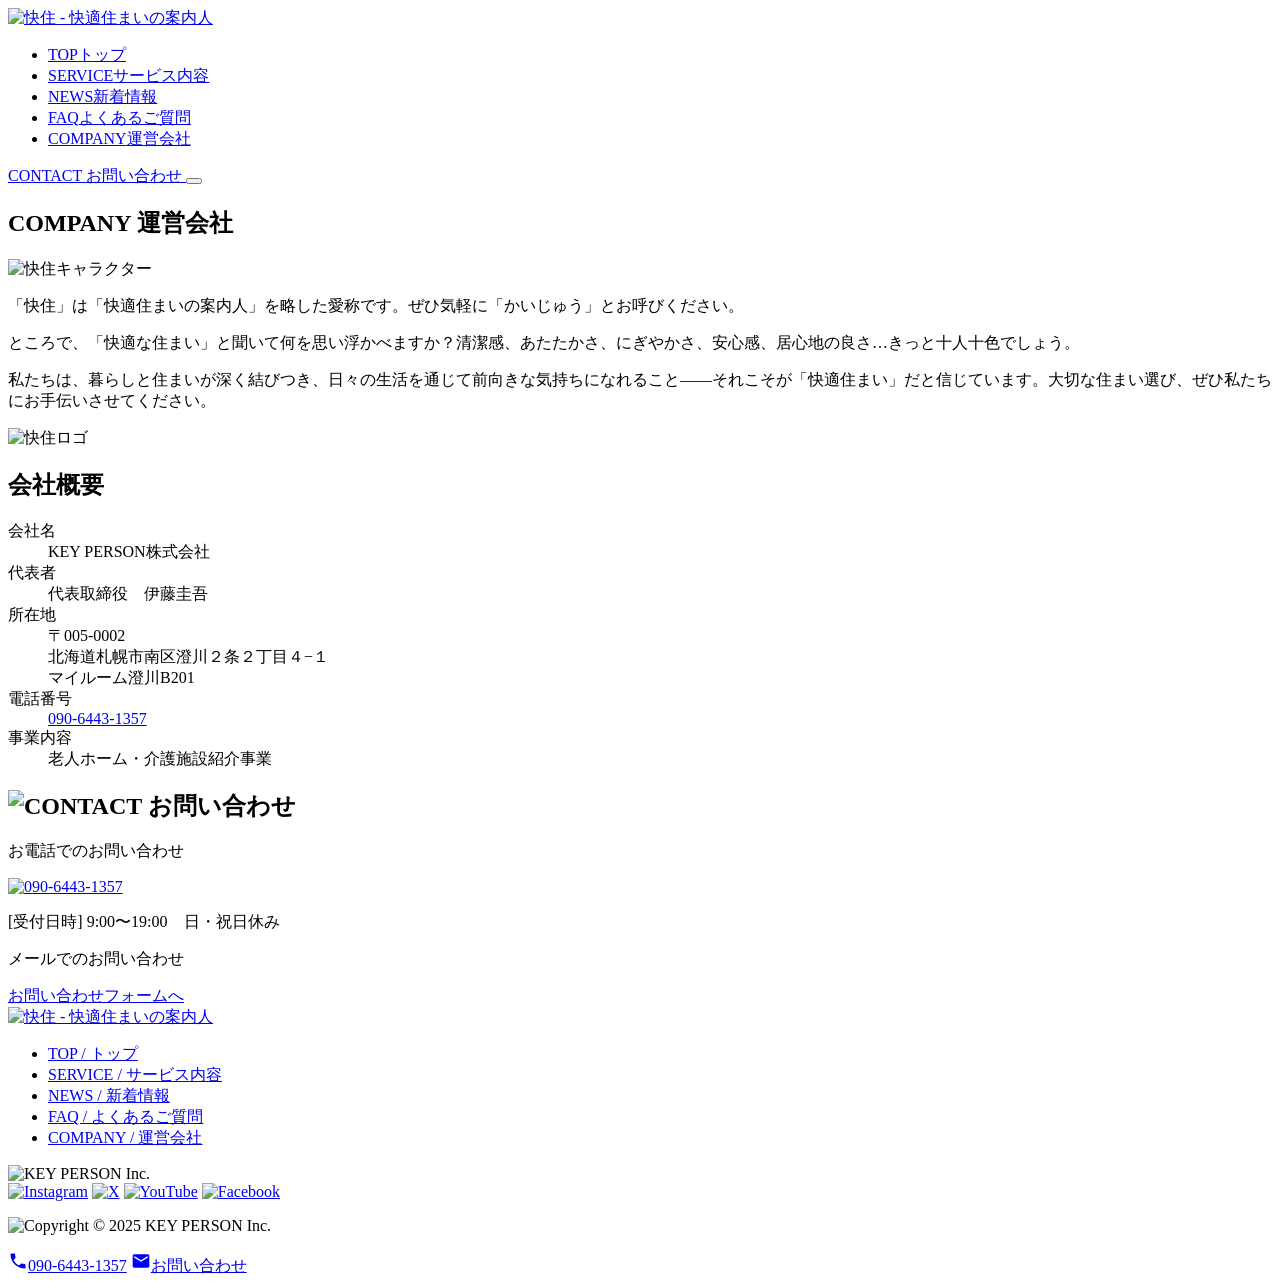
==== company.html @ cbb265f6 "Add company.html with company overview and contact info" ====
<!DOCTYPE html>
<html lang="ja">
<head>
  <meta charset="UTF-8">
  <meta name="viewport" content="width=device-width, initial-scale=1.0">
  <title>運営会社 | 快適住まいの案内人（快住）</title>
  <meta name="description" content="KEY PERSON株式会社の会社概要。快適住まいの案内人「快住（かいじゅう）」を運営。札幌を拠点に老人ホーム・介護施設の無料紹介を行っています。">
  <link rel="stylesheet" href="style.css">
  <link rel="preconnect" href="https://fonts.googleapis.com">
  <link href="https://fonts.googleapis.com/css2?family=Noto+Sans+JP:wght@400;500;700;900&family=Poppins:wght@400;600;700&display=swap" rel="stylesheet">
</head>
<body>
  <header class="site-header" id="top">
    <div class="header-inner">
      <a href="index.html" class="logo">
        <img src="https://kaitekisumai.com/wp-content/themes/kaiju-main/dist/assets/images/common/icon-logo-header.webp" alt="快住 - 快適住まいの案内人" class="logo-img">
      </a>
      <nav class="global-nav" id="globalNav">
        <ul class="nav-list">
          <li><a href="index.html"><span class="nav-en">TOP</span><span class="nav-jp">トップ</span></a></li>
          <li><a href="index.html#service"><span class="nav-en">SERVICE</span><span class="nav-jp">サービス内容</span></a></li>
          <li><a href="index.html#news"><span class="nav-en">NEWS</span><span class="nav-jp">新着情報</span></a></li>
          <li><a href="#"><span class="nav-en">FAQ</span><span class="nav-jp">よくあるご質問</span></a></li>
          <li><a href="company.html" class="is-current"><span class="nav-en">COMPANY</span><span class="nav-jp">運営会社</span></a></li>
        </ul>
      </nav>
      <a href="index.html#contact" class="header-contact-btn">
        <span class="btn-en">CONTACT</span>
        <span class="btn-jp">お問い合わせ</span>
      </a>
      <button class="hamburger" id="hamburger" aria-label="メニューを開く">
        <span></span><span></span><span></span>
      </button>
    </div>
  </header>
  <section class="page-hero">
    <div class="page-hero-inner">
      <h1 class="page-hero-title">
        <span class="page-hero-en">COMPANY</span>
        <span class="page-hero-jp">運営会社</span>
      </h1>
    </div>
  </section>
  <main>
    <section class="company-message">
      <div class="container">
        <div class="company-message-content">
          <div class="company-message-img">
            <img src="https://kaitekisumai.com/wp-content/themes/kaiju-main/dist/assets/images/media/message-main.webp" alt="快住キャラクター">
          </div>
          <div class="company-message-text">
            <p>「快住」は「快適住まいの案内人」を略した愛称です。ぜひ気軽に「かいじゅう」とお呼びください。</p>
            <p>ところで、「快適な住まい」と聞いて何を思い浮かべますか？清潔感、あたたかさ、にぎやかさ、安心感、居心地の良さ…きっと十人十色でしょう。</p>
            <p>私たちは、暮らしと住まいが深く結びつき、日々の生活を通じて前向きな気持ちになれること――それこそが「快適住まい」だと信じています。大切な住まい選び、ぜひ私たちにお手伝いさせてください。</p>
          </div>
        </div>
        <img src="https://kaitekisumai.com/wp-content/themes/kaiju-main/dist/assets/images/media/message-logo.webp" alt="快住ロゴ" class="company-logo-deco">
      </div>
    </section>
    <section class="company-info">
      <div class="container">
        <h2 class="company-info-title">会社概要</h2>
        <dl class="company-table">
          <div class="company-row"><dt>会社名</dt><dd>KEY PERSON株式会社</dd></div>
          <div class="company-row"><dt>代表者</dt><dd>代表取締役　伊藤圭吾</dd></div>
          <div class="company-row"><dt>所在地</dt><dd>〒005-0002<br>北海道札幌市南区澄川２条２丁目４−１<br>マイルーム澄川B201</dd></div>
          <div class="company-row"><dt>電話番号</dt><dd><a href="tel:090-6443-1357">090-6443-1357</a></dd></div>
          <div class="company-row"><dt>事業内容</dt><dd>老人ホーム・介護施設紹介事業</dd></div>
        </dl>
      </div>
    </section>
    <section class="contact" id="contact">
      <div class="container">
        <h2 class="section-title"><img src="https://kaitekisumai.com/wp-content/themes/kaiju-main/dist/assets/images/media/title-contact.webp" alt="CONTACT お問い合わせ" class="section-title-img"></h2>
        <div class="contact-boxes">
          <div class="contact-box contact-box--phone">
            <p class="contact-label">お電話でのお問い合わせ</p>
            <a href="tel:090-6443-1357" class="contact-phone-number"><img src="https://kaitekisumai.com/wp-content/themes/kaiju-main/dist/assets/images/media/contact-phone.webp" alt="090-6443-1357" class="contact-phone-img"></a>
            <p class="contact-hours">[受付日時] 9:00〜19:00　日・祝日休み</p>
          </div>
          <div class="contact-box contact-box--mail">
            <p class="contact-label">メールでのお問い合わせ</p>
            <a href="#" class="btn-contact">お問い合わせフォームへ</a>
          </div>
        </div>
      </div>
    </section>
  </main>
  <footer class="site-footer">
    <div class="footer-inner">
      <a href="index.html" class="footer-logo"><img src="https://kaitekisumai.com/wp-content/themes/kaiju-main/dist/assets/images/common/icon-logo-footer.webp" alt="快住 - 快適住まいの案内人" class="footer-logo-img"></a>
      <nav class="footer-nav"><ul><li><a href="index.html">TOP / トップ</a></li><li><a href="index.html#service">SERVICE / サービス内容</a></li><li><a href="index.html#news">NEWS / 新着情報</a></li><li><a href="#">FAQ / よくあるご質問</a></li><li><a href="company.html">COMPANY / 運営会社</a></li></ul></nav>
      <div class="footer-company"><img src="https://kaitekisumai.com/wp-content/themes/kaiju-main/dist/assets/images/common/icon-inc.webp" alt="KEY PERSON Inc." class="footer-company-img"></div>
      <div class="footer-social">
        <a href="https://www.instagram.com/kaiju_k.itou" target="_blank" rel="noopener"><img src="https://kaitekisumai.com/wp-content/themes/kaiju-main/dist/assets/images/common/icon-insta.webp" alt="Instagram"></a>
        <a href="https://x.com/kaiju_kaisuma" target="_blank" rel="noopener"><img src="https://kaitekisumai.com/wp-content/themes/kaiju-main/dist/assets/images/common/icon-x.webp" alt="X"></a>
        <a href="https://www.youtube.com/@%E5%BF%AB%E9%81%A9%E4%BD%8F%E3%81%BE%E3%81%84%E3%81%AE%E6%A1%88%E5%86%85%E4%BA%BA" target="_blank" rel="noopener"><img src="https://kaitekisumai.com/wp-content/themes/kaiju-main/dist/assets/images/common/icon-youtube.webp" alt="YouTube"></a>
        <a href="https://www.facebook.com/keigo.itoh.58" target="_blank" rel="noopener"><img src="https://kaitekisumai.com/wp-content/themes/kaiju-main/dist/assets/images/common/icon-facebook.webp" alt="Facebook"></a>
      </div>
      <p class="footer-copy"><img src="https://kaitekisumai.com/wp-content/themes/kaiju-main/dist/assets/images/common/icon-copy.webp" alt="Copyright © 2025 KEY PERSON Inc."></p>
    </div>
  </footer>
  <div class="fixed-bottom-bar">
    <a href="tel:090-6443-1357" class="fixed-btn fixed-btn--phone"><svg width="20" height="20" viewBox="0 0 24 24" fill="currentColor"><path d="M6.62 10.79c1.44 2.83 3.76 5.15 6.59 6.59l2.2-2.2c.27-.27.67-.36 1.02-.24 1.12.37 2.33.57 3.57.57.55 0 1 .45 1 1V20c0 .55-.45 1-1 1-9.39 0-17-7.61-17-17 0-.55.45-1 1-1h3.5c.55 0 1 .45 1 1 0 1.25.2 2.45.57 3.57.11.35.03.74-.25 1.02l-2.2 2.2z"/></svg><span>090-6443-1357</span></a>
    <a href="index.html#contact" class="fixed-btn fixed-btn--contact"><svg width="20" height="20" viewBox="0 0 24 24" fill="currentColor"><path d="M20 4H4c-1.1 0-1.99.9-1.99 2L2 18c0 1.1.9 2 2 2h16c1.1 0 2-.9 2-2V6c0-1.1-.9-2-2-2zm0 4l-8 5-8-5V6l8 5 8-5v2z"/></svg><span>お問い合わせ</span></a>
  </div>
  <script src="script.js"></script>
</body>
</html>
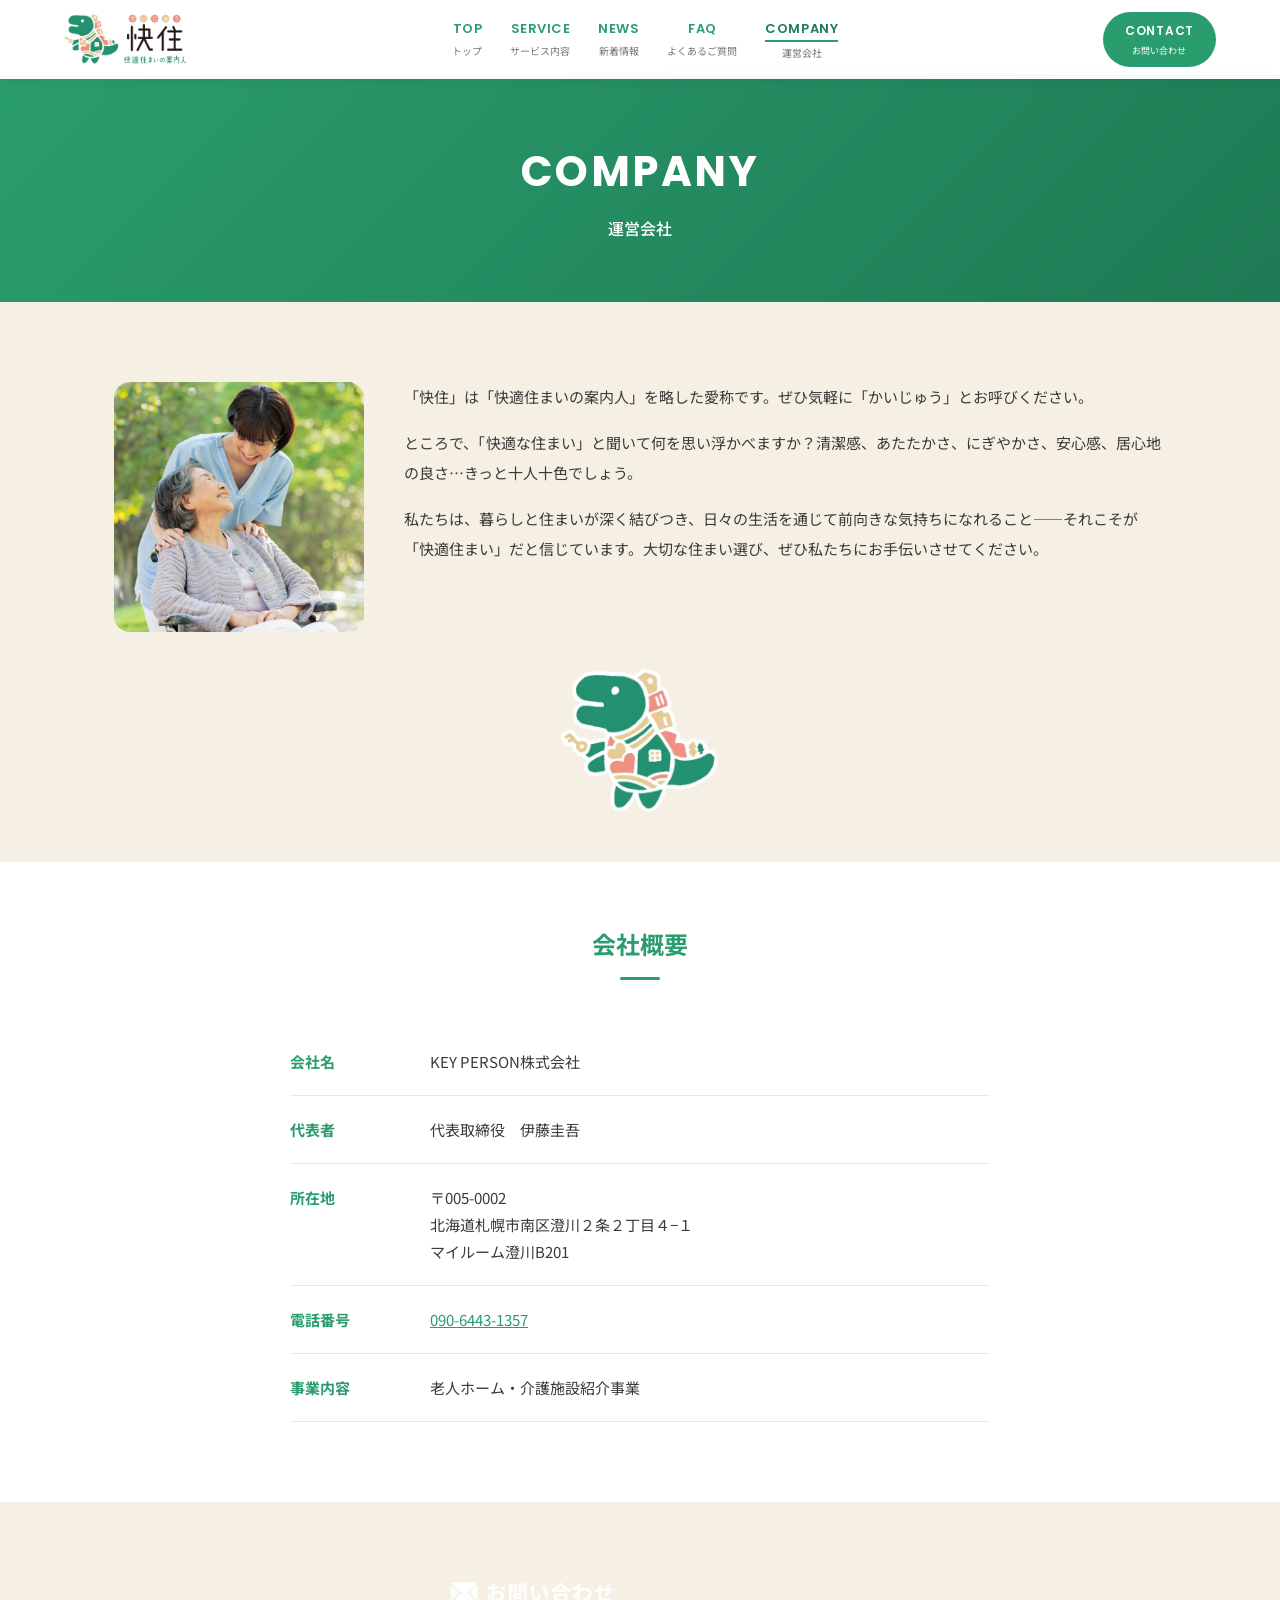
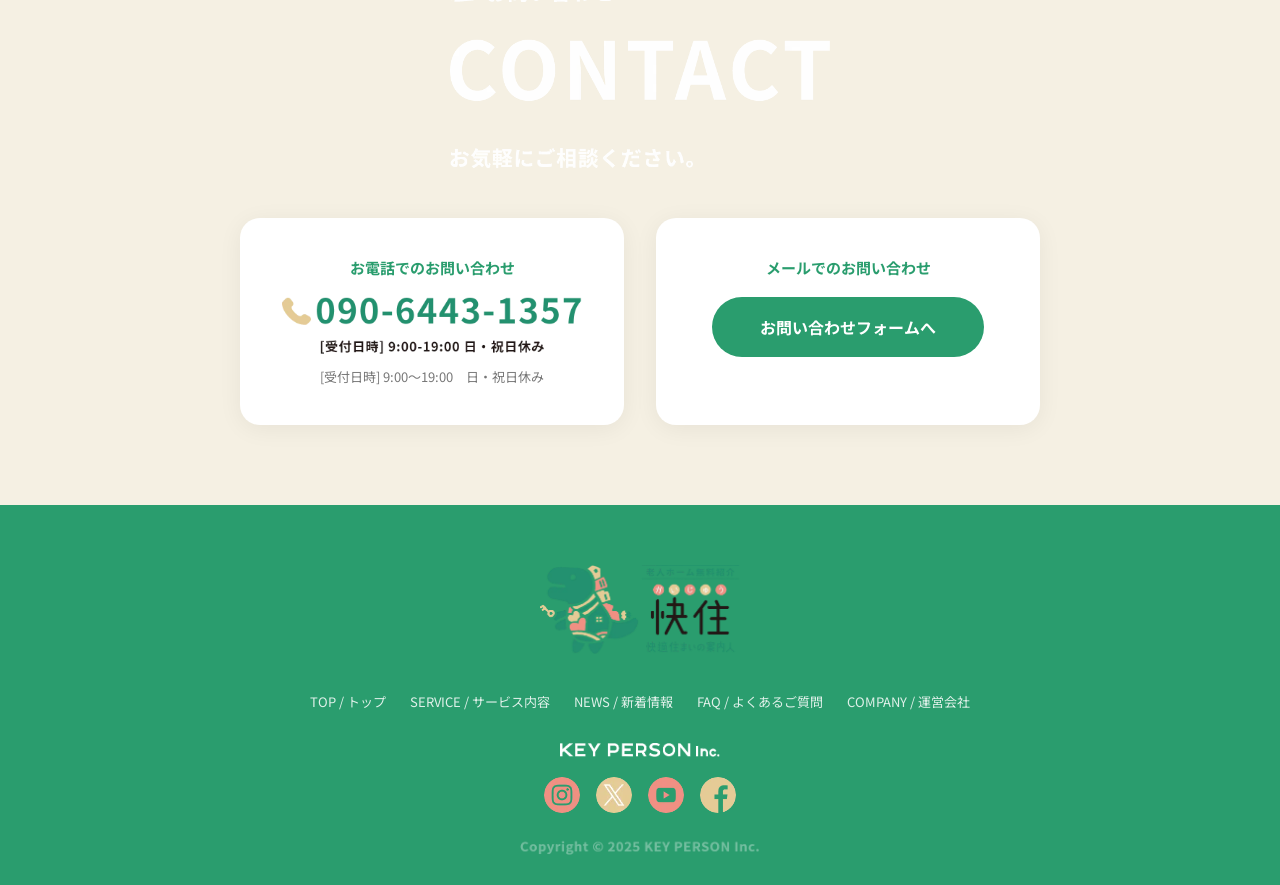
==== commit b5658f4e: "feat: 全セクション完成・画像ローカル化・FAQセクション追加・会社概要テーブル完成" ====
--- a/company.html
+++ b/company.html
@@ -13,14 +13,14 @@
   <header class="site-header" id="top">
     <div class="header-inner">
       <a href="index.html" class="logo">
-        <img src="https://kaitekisumai.com/wp-content/themes/kaiju-main/dist/assets/images/common/icon-logo-header.webp" alt="快住 - 快適住まいの案内人" class="logo-img">
+        <img src="images/common/icon-logo-header.webp" alt="快住 - 快適住まいの案内人" class="logo-img">
       </a>
       <nav class="global-nav" id="globalNav">
         <ul class="nav-list">
           <li><a href="index.html"><span class="nav-en">TOP</span><span class="nav-jp">トップ</span></a></li>
           <li><a href="index.html#service"><span class="nav-en">SERVICE</span><span class="nav-jp">サービス内容</span></a></li>
           <li><a href="index.html#news"><span class="nav-en">NEWS</span><span class="nav-jp">新着情報</span></a></li>
-          <li><a href="#"><span class="nav-en">FAQ</span><span class="nav-jp">よくあるご質問</span></a></li>
+          <li><a href="index.html#faq"><span class="nav-en">FAQ</span><span class="nav-jp">よくあるご質問</span></a></li>
           <li><a href="company.html" class="is-current"><span class="nav-en">COMPANY</span><span class="nav-jp">運営会社</span></a></li>
         </ul>
       </nav>
@@ -46,7 +46,7 @@
       <div class="container">
         <div class="company-message-content">
           <div class="company-message-img">
-            <img src="https://kaitekisumai.com/wp-content/themes/kaiju-main/dist/assets/images/media/message-main.webp" alt="快住キャラクター">
+            <img src="images/media/message-main.webp" alt="快住キャラクター">
           </div>
           <div class="company-message-text">
             <p>「快住」は「快適住まいの案内人」を略した愛称です。ぜひ気軽に「かいじゅう」とお呼びください。</p>
@@ -54,7 +54,7 @@
             <p>私たちは、暮らしと住まいが深く結びつき、日々の生活を通じて前向きな気持ちになれること――それこそが「快適住まい」だと信じています。大切な住まい選び、ぜひ私たちにお手伝いさせてください。</p>
           </div>
         </div>
-        <img src="https://kaitekisumai.com/wp-content/themes/kaiju-main/dist/assets/images/media/message-logo.webp" alt="快住ロゴ" class="company-logo-deco">
+        <img src="images/media/message-logo.webp" alt="快住ロゴ" class="company-logo-deco">
       </div>
     </section>
     <section class="company-info">
@@ -71,11 +71,11 @@
     </section>
     <section class="contact" id="contact">
       <div class="container">
-        <h2 class="section-title"><img src="https://kaitekisumai.com/wp-content/themes/kaiju-main/dist/assets/images/media/title-contact.webp" alt="CONTACT お問い合わせ" class="section-title-img"></h2>
+        <h2 class="section-title"><img src="images/media/title-contact.webp" alt="CONTACT お問い合わせ" class="section-title-img"></h2>
         <div class="contact-boxes">
           <div class="contact-box contact-box--phone">
             <p class="contact-label">お電話でのお問い合わせ</p>
-            <a href="tel:090-6443-1357" class="contact-phone-number"><img src="https://kaitekisumai.com/wp-content/themes/kaiju-main/dist/assets/images/media/contact-phone.webp" alt="090-6443-1357" class="contact-phone-img"></a>
+            <a href="tel:090-6443-1357" class="contact-phone-number"><img src="images/media/contact-phone.webp" alt="090-6443-1357" class="contact-phone-img"></a>
             <p class="contact-hours">[受付日時] 9:00〜19:00　日・祝日休み</p>
           </div>
           <div class="contact-box contact-box--mail">
@@ -88,16 +88,16 @@
   </main>
   <footer class="site-footer">
     <div class="footer-inner">
-      <a href="index.html" class="footer-logo"><img src="https://kaitekisumai.com/wp-content/themes/kaiju-main/dist/assets/images/common/icon-logo-footer.webp" alt="快住 - 快適住まいの案内人" class="footer-logo-img"></a>
-      <nav class="footer-nav"><ul><li><a href="index.html">TOP / トップ</a></li><li><a href="index.html#service">SERVICE / サービス内容</a></li><li><a href="index.html#news">NEWS / 新着情報</a></li><li><a href="#">FAQ / よくあるご質問</a></li><li><a href="company.html">COMPANY / 運営会社</a></li></ul></nav>
-      <div class="footer-company"><img src="https://kaitekisumai.com/wp-content/themes/kaiju-main/dist/assets/images/common/icon-inc.webp" alt="KEY PERSON Inc." class="footer-company-img"></div>
+      <a href="index.html" class="footer-logo"><img src="images/common/icon-logo-footer.webp" alt="快住 - 快適住まいの案内人" class="footer-logo-img"></a>
+      <nav class="footer-nav"><ul><li><a href="index.html">TOP / トップ</a></li><li><a href="index.html#service">SERVICE / サービス内容</a></li><li><a href="index.html#news">NEWS / 新着情報</a></li><li><a href="index.html#faq">FAQ / よくあるご質問</a></li><li><a href="company.html">COMPANY / 運営会社</a></li></ul></nav>
+      <div class="footer-company"><img src="images/common/icon-inc.webp" alt="KEY PERSON Inc." class="footer-company-img"></div>
       <div class="footer-social">
-        <a href="https://www.instagram.com/kaiju_k.itou" target="_blank" rel="noopener"><img src="https://kaitekisumai.com/wp-content/themes/kaiju-main/dist/assets/images/common/icon-insta.webp" alt="Instagram"></a>
-        <a href="https://x.com/kaiju_kaisuma" target="_blank" rel="noopener"><img src="https://kaitekisumai.com/wp-content/themes/kaiju-main/dist/assets/images/common/icon-x.webp" alt="X"></a>
-        <a href="https://www.youtube.com/@%E5%BF%AB%E9%81%A9%E4%BD%8F%E3%81%BE%E3%81%84%E3%81%AE%E6%A1%88%E5%86%85%E4%BA%BA" target="_blank" rel="noopener"><img src="https://kaitekisumai.com/wp-content/themes/kaiju-main/dist/assets/images/common/icon-youtube.webp" alt="YouTube"></a>
-        <a href="https://www.facebook.com/keigo.itoh.58" target="_blank" rel="noopener"><img src="https://kaitekisumai.com/wp-content/themes/kaiju-main/dist/assets/images/common/icon-facebook.webp" alt="Facebook"></a>
+        <a href="https://www.instagram.com/kaiju_k.itou" target="_blank" rel="noopener"><img src="images/common/icon-insta.webp" alt="Instagram"></a>
+        <a href="https://x.com/kaiju_kaisuma" target="_blank" rel="noopener"><img src="images/common/icon-x.webp" alt="X"></a>
+        <a href="https://www.youtube.com/@%E5%BF%AB%E9%81%A9%E4%BD%8F%E3%81%BE%E3%81%84%E3%81%AE%E6%A1%88%E5%86%85%E4%BA%BA" target="_blank" rel="noopener"><img src="images/common/icon-youtube.webp" alt="YouTube"></a>
+        <a href="https://www.facebook.com/keigo.itoh.58" target="_blank" rel="noopener"><img src="images/common/icon-facebook.webp" alt="Facebook"></a>
       </div>
-      <p class="footer-copy"><img src="https://kaitekisumai.com/wp-content/themes/kaiju-main/dist/assets/images/common/icon-copy.webp" alt="Copyright © 2025 KEY PERSON Inc."></p>
+      <p class="footer-copy"><img src="images/common/icon-copy.webp" alt="Copyright © 2025 KEY PERSON Inc."></p>
     </div>
   </footer>
   <div class="fixed-bottom-bar">
--- a/style.css
+++ b/style.css
@@ -0,0 +1,550 @@
+/* ===================================================
+   快住（かいじゅう）- 快適住まいの案内人
+   Original CSS by KEY PERSON Inc.
+   =================================================== */
+
+/* --- Reset & Base --- */
+*, *::before, *::after { margin: 0; padding: 0; box-sizing: border-box; }
+html { scroll-behavior: smooth; scroll-padding-top: 80px; }
+body {
+  font-family: 'Noto Sans JP', 'Hiragino Kaku Gothic ProN', 'Yu Gothic', sans-serif;
+  color: #3a3a3a;
+  line-height: 1.8;
+  background: #fff;
+  overflow-x: hidden;
+}
+img { max-width: 100%; height: auto; display: block; }
+a { text-decoration: none; color: inherit; transition: opacity .25s; }
+a:hover { opacity: .75; }
+ul, ol { list-style: none; }
+
+.container { max-width: 1100px; margin: 0 auto; padding: 0 24px; }
+
+/* --- Colors --- */
+:root {
+  --green: #2a9d6e;
+  --green-dark: #1e7a54;
+  --green-light: #e8f5ee;
+  --beige: #d9c9a0;
+  --beige-light: #f5f0e3;
+  --pink: #e8a0a0;
+  --pink-light: #fdf0ef;
+  --text: #3a3a3a;
+  --text-light: #777;
+  --white: #fff;
+  --shadow: 0 4px 24px rgba(0,0,0,.06);
+}
+
+/* =========================
+   HEADER
+   ========================= */
+.site-header {
+  position: fixed; top: 0; left: 0; right: 0; z-index: 1000;
+  background: rgba(255,255,255,.96);
+  backdrop-filter: blur(8px);
+  box-shadow: 0 2px 12px rgba(0,0,0,.06);
+}
+.header-inner {
+  max-width: 1200px; margin: 0 auto;
+  display: flex; align-items: center; justify-content: space-between;
+  padding: 12px 24px; gap: 16px;
+}
+.logo-img { height: 50px; width: auto; }
+.nav-list { display: flex; gap: 28px; }
+.nav-list a {
+  display: flex; flex-direction: column; align-items: center;
+  font-size: 11px; gap: 2px;
+}
+.nav-en { font-family: 'Poppins', sans-serif; font-weight: 600; color: var(--green); font-size: 13px; letter-spacing: .04em; }
+.nav-jp { color: var(--text-light); font-size: 10px; }
+.nav-list a.is-current .nav-en { color: var(--green-dark); border-bottom: 2px solid var(--green); }
+
+.header-contact-btn {
+  display: flex; flex-direction: column; align-items: center;
+  background: var(--green); color: #fff; border-radius: 30px;
+  padding: 8px 22px; font-size: 10px; gap: 1px;
+  transition: background .25s;
+}
+.header-contact-btn:hover { background: var(--green-dark); opacity: 1; }
+.btn-en { font-family: 'Poppins', sans-serif; font-weight: 600; font-size: 12px; letter-spacing: .06em; }
+.btn-jp { font-size: 9px; }
+
+.hamburger {
+  display: none; background: none; border: none; cursor: pointer;
+  width: 32px; height: 24px; position: relative; flex-shrink: 0;
+}
+.hamburger span {
+  display: block; width: 100%; height: 2px; background: var(--green);
+  position: absolute; left: 0; transition: .3s;
+}
+.hamburger span:nth-child(1) { top: 0; }
+.hamburger span:nth-child(2) { top: 50%; transform: translateY(-50%); }
+.hamburger span:nth-child(3) { bottom: 0; }
+.hamburger.is-open span:nth-child(1) { top: 50%; transform: translateY(-50%) rotate(45deg); }
+.hamburger.is-open span:nth-child(2) { opacity: 0; }
+.hamburger.is-open span:nth-child(3) { bottom: auto; top: 50%; transform: translateY(-50%) rotate(-45deg); }
+
+/* =========================
+   HERO
+   ========================= */
+.hero {
+  margin-top: 74px;
+  overflow: hidden;
+}
+.hero-visual {
+  position: relative;
+  max-width: 1400px; margin: 0 auto;
+}
+.hero-main-img {
+  width: 100%; display: block;
+}
+.hero-deco {
+  position: absolute; left: 0; width: 100%; pointer-events: none;
+}
+.hero-deco-top { top: 0; }
+.hero-deco-bottom { bottom: -1px; }
+
+/* =========================
+   MESSAGE
+   ========================= */
+.message {
+  padding: 80px 0 60px;
+  background: var(--beige-light);
+  position: relative;
+  overflow: hidden;
+}
+.message-content {
+  display: flex; align-items: flex-start; gap: 48px;
+}
+.message-image-area { flex: 0 0 300px; }
+.message-chara { width: 100%; border-radius: 16px; }
+.message-text-area { flex: 1; }
+.message-title-img { max-width: 400px; margin-bottom: 28px; }
+.message-body {
+  margin-bottom: 18px; font-size: 15px; line-height: 2;
+  color: var(--text);
+}
+.message-logo { max-width: 180px; margin-top: 16px; }
+.message-dot-deco {
+  position: absolute; bottom: 20px; right: 40px; width: 60px; opacity: .4;
+}
+
+/* =========================
+   SECTION TITLE (shared)
+   ========================= */
+.section-title {
+  text-align: center; margin-bottom: 48px;
+}
+.section-title-img {
+  max-width: 380px; margin: 0 auto;
+}
+
+/* =========================
+   SERVICE
+   ========================= */
+.service {
+  padding: 80px 0;
+  background: #fff;
+}
+.service-cards {
+  display: grid; grid-template-columns: repeat(2, 1fr);
+  gap: 36px; margin-bottom: 40px;
+}
+.service-card {
+  background: #fff; border-radius: 20px;
+  box-shadow: var(--shadow); overflow: hidden;
+  position: relative; transition: transform .3s;
+}
+.service-card:hover { transform: translateY(-4px); }
+.service-card-number {
+  position: absolute; top: 16px; left: 16px;
+  font-family: 'Poppins', sans-serif; font-weight: 700; font-size: 42px;
+  color: var(--green); opacity: .18; line-height: 1;
+}
+.service-card-img-wrap { overflow: hidden; border-radius: 20px 20px 0 0; }
+.service-card-img {
+  width: 100%; aspect-ratio: 16/10; object-fit: cover;
+  transition: transform .4s;
+}
+.service-card:hover .service-card-img { transform: scale(1.04); }
+.service-card-body { padding: 28px 24px; text-align: center; }
+.service-card-icon { margin-bottom: 12px; }
+.service-card-icon img { height: 36px; margin: 0 auto; }
+.service-card-title {
+  font-size: 20px; font-weight: 700; color: var(--green);
+  margin-bottom: 10px;
+}
+.service-card-desc { font-size: 14px; color: var(--text-light); line-height: 1.8; }
+
+/* =========================
+   POINT
+   ========================= */
+.point {
+  padding: 80px 0;
+  background: var(--green-light);
+}
+.point-item {
+  display: flex; align-items: center; gap: 48px;
+  margin-bottom: 56px;
+  background: #fff; border-radius: 24px; padding: 40px;
+  box-shadow: var(--shadow);
+}
+.point-item--reverse { flex-direction: row-reverse; }
+.point-item-text { flex: 1; }
+.point-number-img { max-width: 80px; margin-bottom: 16px; }
+.point-lead {
+  font-size: 20px; font-weight: 700; line-height: 1.6;
+  margin-bottom: 16px; color: var(--text);
+}
+.point-lead strong { color: var(--green); font-size: 24px; }
+.point-desc { font-size: 14px; line-height: 2; color: var(--text-light); }
+.point-item-img { flex: 0 0 380px; }
+.point-item-img img { width: 100%; border-radius: 16px; }
+
+/* =========================
+   NEWS
+   ========================= */
+.news {
+  padding: 80px 0;
+  background: #fff;
+}
+.news-list { margin-bottom: 40px; }
+.news-item { border-bottom: 1px solid #e8e8e8; }
+.news-item a {
+  display: flex; align-items: center; gap: 20px;
+  padding: 20px 0; transition: background .2s;
+}
+.news-item a:hover { opacity: 1; background: #fafafa; }
+.news-thumb {
+  width: 100px; height: 70px; object-fit: cover;
+  border-radius: 8px; flex-shrink: 0;
+}
+.news-date {
+  font-family: 'Poppins', sans-serif; font-size: 13px;
+  color: var(--green); font-weight: 600; margin-bottom: 4px;
+  display: block;
+}
+.news-title-text { font-size: 15px; line-height: 1.6; }
+
+/* =========================
+   CONTACT
+   ========================= */
+.contact {
+  padding: 80px 0;
+  background: var(--beige-light);
+}
+.contact-boxes {
+  display: grid; grid-template-columns: repeat(2, 1fr);
+  gap: 32px; max-width: 800px; margin: 0 auto;
+}
+.contact-box {
+  background: #fff; border-radius: 20px; padding: 36px 24px;
+  text-align: center; box-shadow: var(--shadow);
+}
+.contact-label {
+  font-size: 15px; font-weight: 700; color: var(--green);
+  margin-bottom: 16px;
+}
+.contact-phone-img { max-width: 300px; margin: 0 auto; }
+.contact-hours { font-size: 13px; color: var(--text-light); margin-top: 10px; }
+.btn-contact {
+  display: inline-block;
+  background: var(--green); color: #fff;
+  padding: 16px 48px; border-radius: 50px;
+  font-weight: 700; font-size: 16px;
+  transition: background .25s;
+}
+.btn-contact:hover { background: var(--green-dark); opacity: 1; }
+
+/* =========================
+   BUTTONS
+   ========================= */
+.section-btn-wrap { text-align: center; }
+.btn-primary {
+  display: inline-block;
+  background: var(--green); color: #fff;
+  padding: 14px 48px; border-radius: 50px;
+  font-weight: 700; font-size: 15px;
+  transition: background .25s, transform .2s;
+  box-shadow: 0 4px 16px rgba(42,157,110,.2);
+}
+.btn-primary:hover { background: var(--green-dark); opacity: 1; transform: translateY(-2px); }
+
+/* =========================
+   FOOTER
+   ========================= */
+.site-footer {
+  background: var(--green); color: #fff;
+  padding: 60px 0 30px;
+}
+.footer-inner {
+  max-width: 1100px; margin: 0 auto; padding: 0 24px;
+  text-align: center;
+}
+.footer-logo-img { max-width: 200px; margin: 0 auto 32px; }
+.footer-nav ul { display: flex; justify-content: center; gap: 24px; flex-wrap: wrap; margin-bottom: 28px; }
+.footer-nav a { font-size: 13px; color: rgba(255,255,255,.85); }
+.footer-nav a:hover { color: #fff; opacity: 1; }
+.footer-company-img { max-width: 160px; margin: 0 auto 20px; }
+.footer-social { display: flex; justify-content: center; gap: 16px; margin-bottom: 24px; }
+.footer-social img { width: 36px; height: 36px; border-radius: 50%; }
+.footer-copy { margin-top: 8px; }
+.footer-copy img { max-width: 240px; margin: 0 auto; opacity: .7; }
+
+/* =========================
+   FIXED BOTTOM BAR (Mobile)
+   ========================= */
+.fixed-bottom-bar {
+  display: none;
+  position: fixed; bottom: 0; left: 0; right: 0; z-index: 999;
+}
+.fixed-btn {
+  display: flex; align-items: center; justify-content: center; gap: 8px;
+  flex: 1; padding: 14px 0; font-weight: 700; font-size: 14px;
+  color: #fff; text-align: center;
+}
+.fixed-btn--phone { background: var(--green-dark); }
+.fixed-btn--contact { background: var(--pink); }
+
+/* =========================
+   PAGE HERO (sub pages)
+   ========================= */
+.page-hero {
+  margin-top: 74px;
+  background: linear-gradient(135deg, var(--green) 0%, var(--green-dark) 100%);
+  padding: 60px 24px;
+  text-align: center; color: #fff;
+}
+.page-hero-en {
+  font-family: 'Poppins', sans-serif; font-weight: 700; font-size: 42px;
+  letter-spacing: .06em; display: block; margin-bottom: 4px;
+}
+.page-hero-jp { font-size: 16px; font-weight: 500; display: block; }
+
+/* =========================
+   COMPANY PAGE
+   ========================= */
+.company-message { padding: 80px 0 40px; background: var(--beige-light); }
+.company-message-content {
+  display: flex; align-items: flex-start; gap: 40px;
+}
+.company-message-img { flex: 0 0 250px; }
+.company-message-img img { width: 100%; border-radius: 16px; }
+.company-message-text { flex: 1; }
+.company-message-text p { font-size: 15px; line-height: 2; margin-bottom: 16px; }
+.company-logo-deco { max-width: 160px; margin: 24px auto 0; display: block; }
+
+.company-info { padding: 60px 0 80px; background: #fff; }
+.company-info-title {
+  font-size: 24px; font-weight: 700; text-align: center;
+  color: var(--green); margin-bottom: 36px;
+  position: relative; padding-bottom: 12px;
+}
+.company-info-title::after {
+  content: ''; display: block; width: 40px; height: 3px;
+  background: var(--green); margin: 12px auto 0; border-radius: 2px;
+}
+.company-table {
+  max-width: 700px; margin: 0 auto;
+}
+.company-row {
+  display: flex; border-bottom: 1px solid #e8e8e8;
+  padding: 20px 0;
+}
+.company-row dt {
+  flex: 0 0 140px; font-weight: 700; color: var(--green);
+  font-size: 15px;
+}
+.company-row dd { flex: 1; font-size: 15px; line-height: 1.8; }
+.company-row dd a { color: var(--green); text-decoration: underline; }
+
+/* =========================
+   RESPONSIVE
+   ========================= */
+@media (max-width: 900px) {
+  .global-nav { display: none; }
+  .header-contact-btn { display: none; }
+  .hamburger { display: block; }
+
+  .global-nav.is-open {
+    display: block;
+    position: fixed; top: 74px; left: 0; right: 0; bottom: 0;
+    background: rgba(255,255,255,.98);
+    padding: 40px 24px;
+    z-index: 999;
+  }
+  .global-nav.is-open .nav-list {
+    flex-direction: column; align-items: center; gap: 28px;
+  }
+  .global-nav.is-open .nav-list a { font-size: 16px; }
+  .global-nav.is-open .nav-en { font-size: 20px; }
+  .global-nav.is-open .nav-jp { font-size: 13px; }
+
+  .message-content { flex-direction: column; gap: 32px; }
+  .message-image-area { flex: none; text-align: center; }
+  .message-chara { max-width: 240px; margin: 0 auto; }
+
+  .service-cards { grid-template-columns: 1fr; }
+
+  .point-item,
+  .point-item--reverse { flex-direction: column; padding: 28px; gap: 28px; }
+  .point-item-img { flex: none; }
+
+  .contact-boxes { grid-template-columns: 1fr; }
+
+  .company-message-content { flex-direction: column; }
+  .company-message-img { flex: none; text-align: center; }
+  .company-message-img img { max-width: 220px; margin: 0 auto; }
+
+  .company-row { flex-direction: column; gap: 4px; }
+  .company-row dt { flex: none; }
+
+  .fixed-bottom-bar { display: flex; }
+  .site-footer { padding-bottom: 80px; }
+
+  .footer-nav ul { flex-direction: column; gap: 12px; }
+}
+
+@media (max-width: 600px) {
+  .hero { margin-top: 66px; }
+  .page-hero { margin-top: 66px; padding: 40px 16px; }
+  .page-hero-en { font-size: 28px; }
+
+  .message, .service, .point, .news, .contact,
+  .company-message, .company-info { padding: 48px 0; }
+
+  .section-title-img { max-width: 280px; }
+  .message-title-img { max-width: 280px; }
+
+  .point-lead { font-size: 17px; }
+  .point-lead strong { font-size: 20px; }
+
+  .news-item a { gap: 12px; }
+  .news-thumb { width: 80px; height: 56px; }
+}
+
+/* =========================
+   FAQ
+   ========================= */
+.faq {
+  padding: 80px 0;
+  background: var(--beige-light);
+}
+.faq-section-title {
+  text-align: center;
+  margin-bottom: 48px;
+}
+.faq-en {
+  display: block;
+  font-family: 'Poppins', sans-serif;
+  font-weight: 700;
+  font-size: 42px;
+  color: var(--green);
+  letter-spacing: .06em;
+  line-height: 1.1;
+}
+.faq-jp {
+  display: block;
+  font-size: 14px;
+  color: var(--text-light);
+  margin-top: 4px;
+}
+.faq-list {
+  max-width: 800px;
+  margin: 0 auto;
+}
+.faq-item {
+  border-bottom: 1px solid #ddd;
+}
+.faq-question {
+  width: 100%;
+  display: flex;
+  align-items: center;
+  gap: 16px;
+  padding: 20px 0;
+  background: none;
+  border: none;
+  cursor: pointer;
+  text-align: left;
+  font-size: 16px;
+  font-weight: 700;
+  color: var(--text);
+  font-family: 'Noto Sans JP', sans-serif;
+  transition: color .2s;
+}
+.faq-question:hover { color: var(--green); }
+.faq-q-icon {
+  flex-shrink: 0;
+  width: 36px; height: 36px;
+  background: var(--green);
+  color: #fff;
+  border-radius: 50%;
+  display: flex; align-items: center; justify-content: center;
+  font-family: 'Poppins', sans-serif;
+  font-weight: 700; font-size: 16px;
+}
+.faq-q-text { flex: 1; }
+.faq-toggle-icon {
+  flex-shrink: 0;
+  width: 24px; height: 24px;
+  position: relative;
+}
+.faq-toggle-icon::before,
+.faq-toggle-icon::after {
+  content: '';
+  position: absolute;
+  background: var(--green);
+  border-radius: 2px;
+  transition: transform .3s;
+}
+.faq-toggle-icon::before {
+  width: 16px; height: 2px;
+  top: 50%; left: 50%;
+  transform: translate(-50%, -50%);
+}
+.faq-toggle-icon::after {
+  width: 2px; height: 16px;
+  top: 50%; left: 50%;
+  transform: translate(-50%, -50%);
+}
+.faq-question[aria-expanded="true"] .faq-toggle-icon::after {
+  transform: translate(-50%, -50%) rotate(90deg);
+}
+.faq-answer {
+  display: none;
+  padding: 0 0 20px 52px;
+  display: flex;
+  gap: 16px;
+  align-items: flex-start;
+  overflow: hidden;
+  max-height: 0;
+  transition: max-height .35s ease;
+}
+.faq-answer.is-open {
+  max-height: 300px;
+}
+.faq-a-icon {
+  flex-shrink: 0;
+  width: 36px; height: 36px;
+  background: var(--beige);
+  color: #fff;
+  border-radius: 50%;
+  display: flex; align-items: center; justify-content: center;
+  font-family: 'Poppins', sans-serif;
+  font-weight: 700; font-size: 16px;
+}
+.faq-answer p {
+  font-size: 15px;
+  line-height: 1.9;
+  color: var(--text);
+  padding-top: 4px;
+}
+
+@media (max-width: 900px) {
+  .faq-en { font-size: 32px; }
+}
+@media (max-width: 600px) {
+  .faq { padding: 48px 0; }
+  .faq-en { font-size: 28px; }
+  .faq-question { font-size: 14px; padding: 16px 0; }
+}
